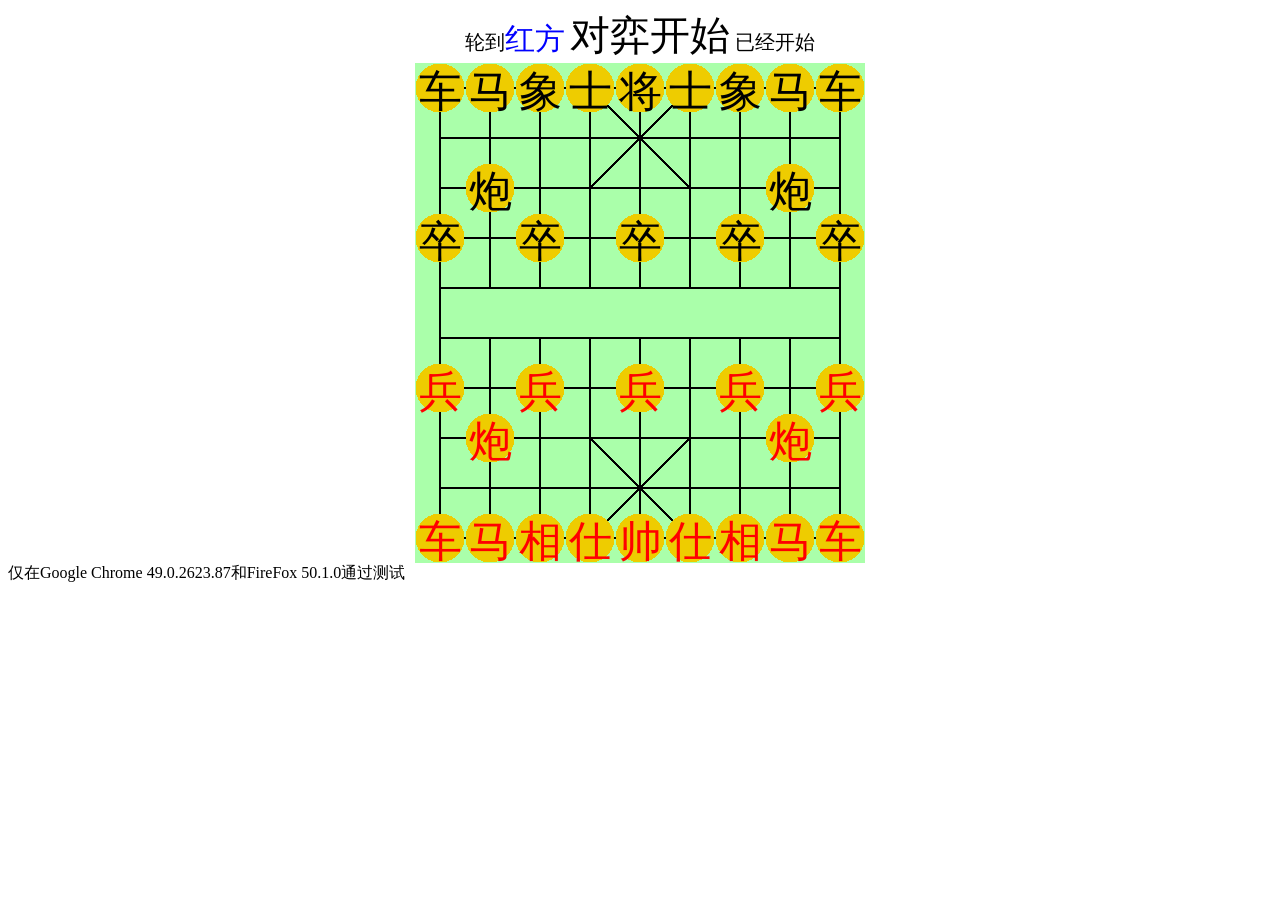
==== index.html @ 2f25b234 "Rename cn-chess.html to index.html" ====
<!DOCTYPE html>
<html>
<head>
	<meta charset="UTF-8">
	<link rel="stylesheet" type="text/css" href="cn-chess.css">
	<title>中国象棋</title>
</head>
<body>
	<div id= "control">
		<p>轮到<span id="player">红方</span>
		<span id="tip">对弈开始</span>
		<span id="start">已经开始</span></p>
	</div>
	<div id="board">
		<div id="sq00">车</div>
		<div id="sq01">马</div>
		<div id="sq02">象</div>
		<div id="sq03">士</div>
		<div id="sq04">将</div>
		<div id="sq05">士</div>
		<div id="sq06">象</div>
		<div id="sq07">马</div>
		<div id="sq08">车</div>
		<div id="sq10"> </div>
		<div id="sq11"> </div>
		<div id="sq12"> </div>
		<div id="sq13"> </div>
		<div id="sq14"> </div>
		<div id="sq15"> </div>
		<div id="sq16"> </div>
		<div id="sq17"> </div>
		<div id="sq18"> </div>
		<div id="sq20"> </div>
		<div id="sq21">炮</div>
		<div id="sq22"> </div>
		<div id="sq23"> </div>
		<div id="sq24"> </div>
		<div id="sq25"> </div>
		<div id="sq26"> </div>
		<div id="sq27">炮</div>
		<div id="sq28"> </div>
		<div id="sq30">卒</div>
		<div id="sq31"> </div>
		<div id="sq32">卒</div>
		<div id="sq33"> </div>
		<div id="sq34">卒</div>
		<div id="sq35"> </div>
		<div id="sq36">卒</div>
		<div id="sq37"> </div>
		<div id="sq38">卒</div>
		<div id="sq40"> </div>
		<div id="sq41"> </div>
		<div id="sq42"> </div>
		<div id="sq43"> </div>
		<div id="sq44"> </div>
		<div id="sq45"> </div>
		<div id="sq46"> </div>
		<div id="sq47"> </div>
		<div id="sq48"> </div>
		<div id="sq50"> </div>
		<div id="sq51"> </div>
		<div id="sq52"> </div>
		<div id="sq53"> </div>
		<div id="sq54"> </div>
		<div id="sq55"> </div>
		<div id="sq56"> </div>
		<div id="sq57"> </div>
		<div id="sq58"> </div>
		<div id="sq60">兵</div>
		<div id="sq61"> </div>
		<div id="sq62">兵</div>
		<div id="sq63"> </div>
		<div id="sq64">兵</div>
		<div id="sq65"> </div>
		<div id="sq66">兵</div>
		<div id="sq67"> </div>
		<div id="sq68">兵</div>
		<div id="sq70"> </div>
		<div id="sq71">炮</div>
		<div id="sq72"> </div>
		<div id="sq73"> </div>
		<div id="sq74"> </div>
		<div id="sq75"> </div>
		<div id="sq76"> </div>
		<div id="sq77">炮</div>
		<div id="sq78"> </div>
		<div id="sq80"> </div>
		<div id="sq81"> </div>
		<div id="sq82"> </div>
		<div id="sq83"> </div>
		<div id="sq84"> </div>
		<div id="sq85"> </div>
		<div id="sq86"> </div>
		<div id="sq87"> </div>
		<div id="sq88"> </div>
		<div id="sq90">车</div>
		<div id="sq91">马</div>
		<div id="sq92">相</div>
		<div id="sq93">仕</div>
		<div id="sq94">帅</div>
		<div id="sq95">仕</div>
		<div id="sq96">相</div>
		<div id="sq97">马</div>
		<div id="sq98">车</div>
		
	</div>
	<p>仅在Google Chrome 49.0.2623.87和FireFox 50.1.0通过测试</p>

	<script type="text/javascript" src="cn-chess.js"></script>
</body>
</html>
---- cn-chess.css ----
/*首行信息*/
p{
	margin:0;
}
#control{
	width:100%;
	min-width: 380px;
	margin: 0 auto;
	text-align: center;
	font-size: 20px;
}
#control:after{
	content: "";
	display:table;
	clear: both;
} 
#player{
	color: #00f;
	font-size: 30px;
}
#tip{
	font-size: 40px;
}
#start{
	font-size: 20px;
}
#start:hover{
	cursor: pointer;
}
/*棋盘*/
#board{
	margin: 0 auto;
	background-color: #afa;
	background-image: 
		/*横纵线*/
		repeating-linear-gradient(#000 0px, #000 2px, transparent 2px, transparent 50px), 
		repeating-linear-gradient(90deg,#000 0px, #000 2px, transparent 2px, transparent 50px),
		repeating-linear-gradient(90deg,#000 0px, #000 2px, transparent 2px, transparent 50px),
		linear-gradient(90deg,#000 2px, transparent 2px, transparent 400px,#000 400px),
		/*九宫斜线*/
		linear-gradient(45deg,transparent 49.5%,#000 49.5%, #000 50.5%, transparent 50.5%),
		linear-gradient(-45deg,transparent 49.5%,#000 49.5%, #000 50.5%, transparent 50.5%),
		linear-gradient(45deg,transparent 49.5%,#000 49.5%, #000 50.5%, transparent 50.5%),
		linear-gradient(-45deg,transparent 49.5%,#000 49.5%, #000 50.5%, transparent 50.5%);
	background-size: 402px 452px,402px 202px,402px 202px,402px 452px,102px 102px,102px 102px,102px 102px,102px 102px;
	background-repeat: no-repeat;
	background-position: left 24px top 24px, left 24px top 24px, right 24px bottom 24px, left 24px top 24px, left 174px top 24px,left 174px top 24px,left 174px bottom 24px,left 174px bottom 24px;
	width:450px;
	height:500px;
}
#board>div{
	width: 50px;
	height: 50px;
	float: left;
}
#sq21,#sq71,#sq27,#sq77{
	background: radial-gradient(#000 15%, transparent 0);
}
#sq30,#sq32,#sq34,#sq36,#sq38,#sq60,#sq62,#sq64,#sq66,#sq68{
	background: radial-gradient(#000 12%, transparent 0);
}
#board div{
	font-family: "隶书";
	font-size: 43px;
	text-align: center;
}
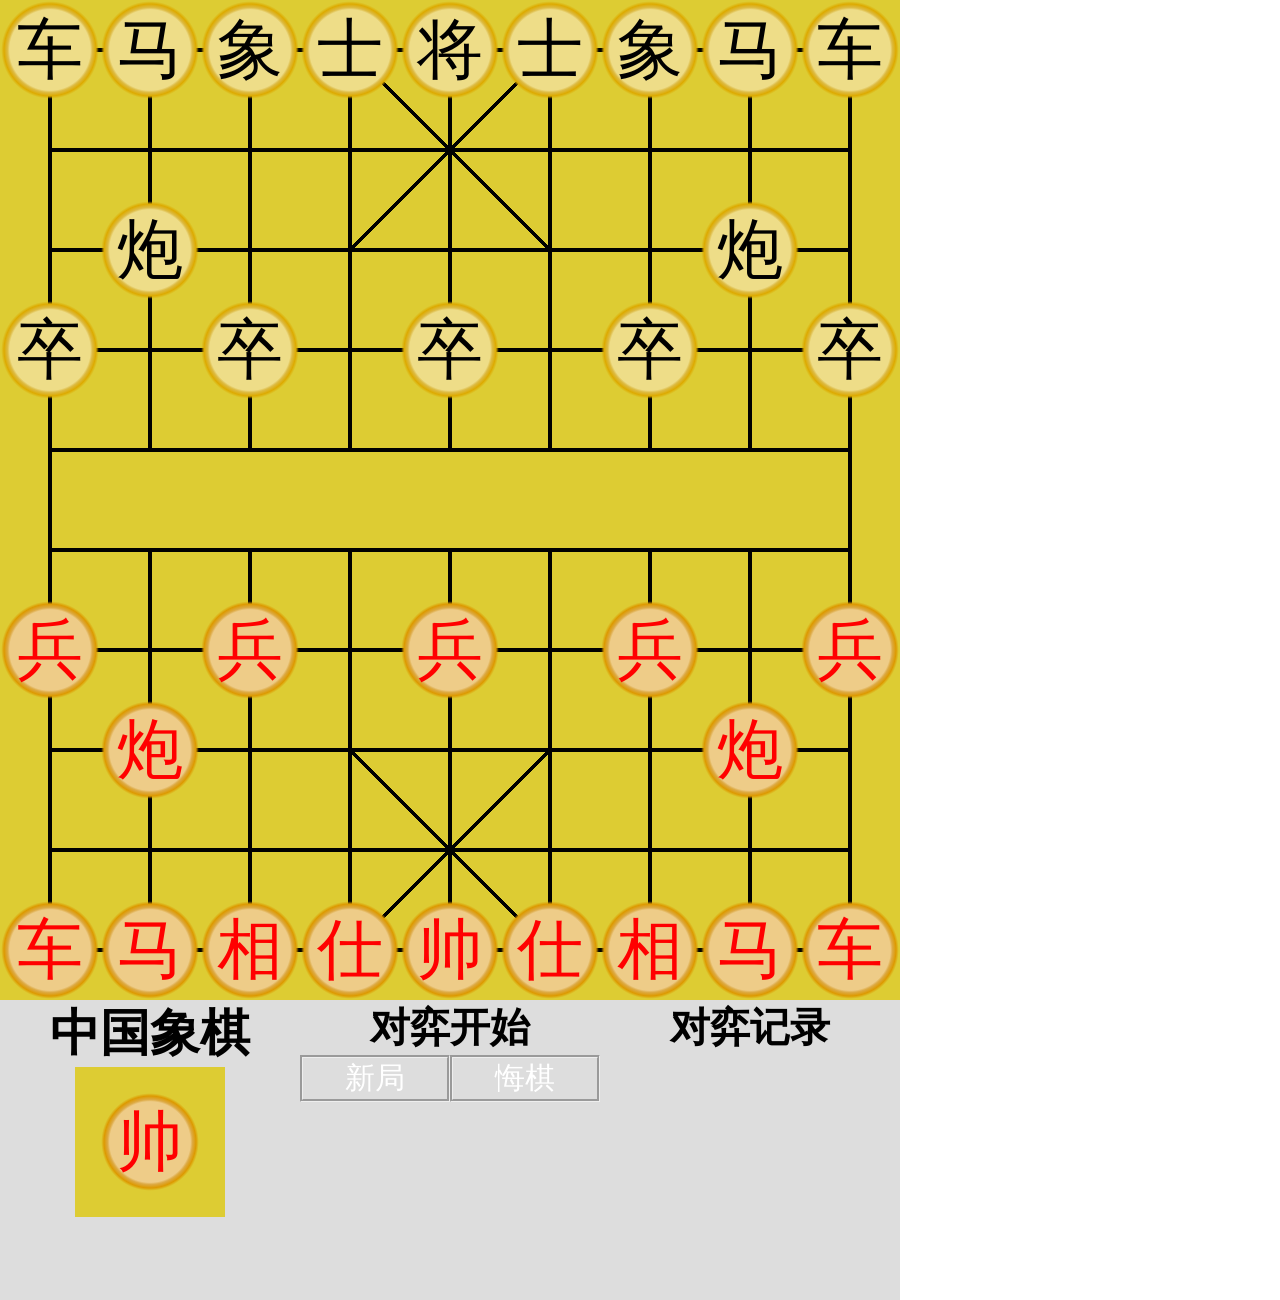
==== commit cd21cb06: "cn-chess+" ====
--- a/index.html
+++ b/index.html
@@ -6,106 +6,115 @@
 	<title>中国象棋</title>
 </head>
 <body>
-	<div id= "control">
-		<p>轮到<span id="player">红方</span>
-		<span id="tip">对弈开始</span>
-		<span id="start">已经开始</span></p>
+	<div id="cn-chess">
+		<div id="board">
+			<div id="sq00">车</div>
+			<div id="sq01">马</div>
+			<div id="sq02">象</div>
+			<div id="sq03">士</div>
+			<div id="sq04">将</div>
+			<div id="sq05">士</div>
+			<div id="sq06">象</div>
+			<div id="sq07">马</div>
+			<div id="sq08">车</div>
+			<div id="sq10"> </div>
+			<div id="sq11"> </div>
+			<div id="sq12"> </div>
+			<div id="sq13"> </div>
+			<div id="sq14"> </div>
+			<div id="sq15"> </div>
+			<div id="sq16"> </div>
+			<div id="sq17"> </div>
+			<div id="sq18"> </div>
+			<div id="sq20"> </div>
+			<div id="sq21">炮</div>
+			<div id="sq22"> </div>
+			<div id="sq23"> </div>
+			<div id="sq24"> </div>
+			<div id="sq25"> </div>
+			<div id="sq26"> </div>
+			<div id="sq27">炮</div>
+			<div id="sq28"> </div>
+			<div id="sq30">卒</div>
+			<div id="sq31"> </div>
+			<div id="sq32">卒</div>
+			<div id="sq33"> </div>
+			<div id="sq34">卒</div>
+			<div id="sq35"> </div>
+			<div id="sq36">卒</div>
+			<div id="sq37"> </div>
+			<div id="sq38">卒</div>
+			<div id="sq40"> </div>
+			<div id="sq41"> </div>
+			<div id="sq42"> </div>
+			<div id="sq43"> </div>
+			<div id="sq44"> </div>
+			<div id="sq45"> </div>
+			<div id="sq46"> </div>
+			<div id="sq47"> </div>
+			<div id="sq48"> </div>
+			<div id="sq50"> </div>
+			<div id="sq51"> </div>
+			<div id="sq52"> </div>
+			<div id="sq53"> </div>
+			<div id="sq54"> </div>
+			<div id="sq55"> </div>
+			<div id="sq56"> </div>
+			<div id="sq57"> </div>
+			<div id="sq58"> </div>
+			<div id="sq60">兵</div>
+			<div id="sq61"> </div>
+			<div id="sq62">兵</div>
+			<div id="sq63"> </div>
+			<div id="sq64">兵</div>
+			<div id="sq65"> </div>
+			<div id="sq66">兵</div>
+			<div id="sq67"> </div>
+			<div id="sq68">兵</div>
+			<div id="sq70"> </div>
+			<div id="sq71">炮</div>
+			<div id="sq72"> </div>
+			<div id="sq73"> </div>
+			<div id="sq74"> </div>
+			<div id="sq75"> </div>
+			<div id="sq76"> </div>
+			<div id="sq77">炮</div>
+			<div id="sq78"> </div>
+			<div id="sq80"> </div>
+			<div id="sq81"> </div>
+			<div id="sq82"> </div>
+			<div id="sq83"> </div>
+			<div id="sq84"> </div>
+			<div id="sq85"> </div>
+			<div id="sq86"> </div>
+			<div id="sq87"> </div>
+			<div id="sq88"> </div>
+			<div id="sq90">车</div>
+			<div id="sq91">马</div>
+			<div id="sq92">相</div>
+			<div id="sq93">仕</div>
+			<div id="sq94">帅</div>
+			<div id="sq95">仕</div>
+			<div id="sq96">相</div>
+			<div id="sq97">马</div>
+			<div id="sq98">车</div>
+			
+		</div>
+		<div id= "information">
+			<h1 id="name">中国象棋</h1>
+			<p id="player"> </p>
+		</div>
+		<div id= "control">
+			<h1 id="tip">对弈开始</h1>
+			<p id="start">新局</p>
+			<p id="retract">悔棋</p>
+		</div>
+		<div id="report">
+			<h1>对弈记录</h1>
+			<p> </p>
+		</div>
 	</div>
-	<div id="board">
-		<div id="sq00">车</div>
-		<div id="sq01">马</div>
-		<div id="sq02">象</div>
-		<div id="sq03">士</div>
-		<div id="sq04">将</div>
-		<div id="sq05">士</div>
-		<div id="sq06">象</div>
-		<div id="sq07">马</div>
-		<div id="sq08">车</div>
-		<div id="sq10"> </div>
-		<div id="sq11"> </div>
-		<div id="sq12"> </div>
-		<div id="sq13"> </div>
-		<div id="sq14"> </div>
-		<div id="sq15"> </div>
-		<div id="sq16"> </div>
-		<div id="sq17"> </div>
-		<div id="sq18"> </div>
-		<div id="sq20"> </div>
-		<div id="sq21">炮</div>
-		<div id="sq22"> </div>
-		<div id="sq23"> </div>
-		<div id="sq24"> </div>
-		<div id="sq25"> </div>
-		<div id="sq26"> </div>
-		<div id="sq27">炮</div>
-		<div id="sq28"> </div>
-		<div id="sq30">卒</div>
-		<div id="sq31"> </div>
-		<div id="sq32">卒</div>
-		<div id="sq33"> </div>
-		<div id="sq34">卒</div>
-		<div id="sq35"> </div>
-		<div id="sq36">卒</div>
-		<div id="sq37"> </div>
-		<div id="sq38">卒</div>
-		<div id="sq40"> </div>
-		<div id="sq41"> </div>
-		<div id="sq42"> </div>
-		<div id="sq43"> </div>
-		<div id="sq44"> </div>
-		<div id="sq45"> </div>
-		<div id="sq46"> </div>
-		<div id="sq47"> </div>
-		<div id="sq48"> </div>
-		<div id="sq50"> </div>
-		<div id="sq51"> </div>
-		<div id="sq52"> </div>
-		<div id="sq53"> </div>
-		<div id="sq54"> </div>
-		<div id="sq55"> </div>
-		<div id="sq56"> </div>
-		<div id="sq57"> </div>
-		<div id="sq58"> </div>
-		<div id="sq60">兵</div>
-		<div id="sq61"> </div>
-		<div id="sq62">兵</div>
-		<div id="sq63"> </div>
-		<div id="sq64">兵</div>
-		<div id="sq65"> </div>
-		<div id="sq66">兵</div>
-		<div id="sq67"> </div>
-		<div id="sq68">兵</div>
-		<div id="sq70"> </div>
-		<div id="sq71">炮</div>
-		<div id="sq72"> </div>
-		<div id="sq73"> </div>
-		<div id="sq74"> </div>
-		<div id="sq75"> </div>
-		<div id="sq76"> </div>
-		<div id="sq77">炮</div>
-		<div id="sq78"> </div>
-		<div id="sq80"> </div>
-		<div id="sq81"> </div>
-		<div id="sq82"> </div>
-		<div id="sq83"> </div>
-		<div id="sq84"> </div>
-		<div id="sq85"> </div>
-		<div id="sq86"> </div>
-		<div id="sq87"> </div>
-		<div id="sq88"> </div>
-		<div id="sq90">车</div>
-		<div id="sq91">马</div>
-		<div id="sq92">相</div>
-		<div id="sq93">仕</div>
-		<div id="sq94">帅</div>
-		<div id="sq95">仕</div>
-		<div id="sq96">相</div>
-		<div id="sq97">马</div>
-		<div id="sq98">车</div>
-		
-	</div>
-	<p>仅在Google Chrome 49.0.2623.87和FireFox 50.1.0通过测试</p>
-
+	<script type="text/javascript" src="global.js"></script>
 	<script type="text/javascript" src="cn-chess.js"></script>
 </body>
 </html>
--- a/cn-chess.css
+++ b/cn-chess.css
@@ -1,66 +1,121 @@
-/*首行信息*/
-p{
+body{
+	-webkit-user-select:none;
+    -moz-user-select:none;
+    -ms-user-select:none;
+    user-select:none;
+    cursor: default;
+    margin: 0;
+}
+p,h1{
 	margin:0;
 }
-#control{
-	width:100%;
-	min-width: 380px;
+#cn-chess{
 	margin: 0 auto;
-	text-align: center;
-	font-size: 20px;
+	width: auto;
+	min-width: 900px;
 }
-#control:after{
-	content: "";
-	display:table;
-	clear: both;
-} 
-#player{
-	color: #00f;
-	font-size: 30px;
-}
-#tip{
+h1{
 	font-size: 40px;
 }
-#start{
-	font-size: 20px;
+/*信息*/
+#control,#information,#report{
+	background-color: #ddd;
+	float: left;
+	width:300px;
+	height:300px;
+	text-align: center;
 }
-#start:hover{
-	cursor: pointer;
-}
+	/*上*/
+	#name{
+		font-family: "隶书","楷体","楷体_GB2312";
+		font-size: 50px;
+	}
+	#player{
+		font-family: "隶书","楷体","楷体_GB2312";
+		font-size: 66px;
+		line-height: 150px;
+		text-align: center;
+		margin: 0 auto;
+		background-color: #dc3;
+		width:50%;
+		height:50%;
+		background-repeat: no-repeat;
+		-webkit-background-size: 100px 100px;
+		background-size: 100px 100px;
+		background-position: center center;
+	}
+	/*中*/
+	#tip{
+		font-size: 40px;
+	}
+	#start,#retract{
+		float: left;
+		width: calc(50% - 6px);
+		cursor: pointer;
+		border: groove 3px;
+		font-size: 30px;
+	}
+	/*下*/
+	#report{
+		font-size: 40px;
+	}
 /*棋盘*/
 #board{
-	margin: 0 auto;
-	background-color: #afa;
+	background-color: #dc3;
 	background-image: 
 		/*横纵线*/
-		repeating-linear-gradient(#000 0px, #000 2px, transparent 2px, transparent 50px), 
-		repeating-linear-gradient(90deg,#000 0px, #000 2px, transparent 2px, transparent 50px),
-		repeating-linear-gradient(90deg,#000 0px, #000 2px, transparent 2px, transparent 50px),
-		linear-gradient(90deg,#000 2px, transparent 2px, transparent 400px,#000 400px),
+		repeating-linear-gradient(#000 0px, #000 4px, transparent 4px, transparent 100px), 
+		repeating-linear-gradient(90deg,#000 0px, #000 4px, transparent 4px, transparent 100px),
+		repeating-linear-gradient(90deg,#000 0px, #000 4px, transparent 4px, transparent 100px),
+		linear-gradient(90deg,#000 4px, transparent 4px, transparent 800px,#000 800px),
 		/*九宫斜线*/
 		linear-gradient(45deg,transparent 49.5%,#000 49.5%, #000 50.5%, transparent 50.5%),
 		linear-gradient(-45deg,transparent 49.5%,#000 49.5%, #000 50.5%, transparent 50.5%),
 		linear-gradient(45deg,transparent 49.5%,#000 49.5%, #000 50.5%, transparent 50.5%),
 		linear-gradient(-45deg,transparent 49.5%,#000 49.5%, #000 50.5%, transparent 50.5%);
-	background-size: 402px 452px,402px 202px,402px 202px,402px 452px,102px 102px,102px 102px,102px 102px,102px 102px;
+	background-size: 804px 904px,804px 404px,804px 404px,804px 904px,204px 204px,204px 204px,204px 204px,204px 204px;
 	background-repeat: no-repeat;
-	background-position: left 24px top 24px, left 24px top 24px, right 24px bottom 24px, left 24px top 24px, left 174px top 24px,left 174px top 24px,left 174px bottom 24px,left 174px bottom 24px;
-	width:450px;
-	height:500px;
+	background-position: left 48px top 48px, left 48px top 48px, left 48px bottom 48px, left 48px top 48px, left 348px top 48px,left 348px top 48px,left 348px bottom 48px,left 348px bottom 48px;
+	width:900px;
+	height:1000px;
 }
 #board>div{
-	width: 50px;
-	height: 50px;
+	font-family: "隶书","楷体","楷体_GB2312";
+	font-size: 66px;
+	line-height: 100px;
+	text-align: center;
+	width:11.1111111%;
+	height:10%;
 	float: left;
 }
-#sq21,#sq71,#sq27,#sq77{
+/*#sq21,#sq71,#sq27,#sq77{
 	background: radial-gradient(#000 15%, transparent 0);
 }
 #sq30,#sq32,#sq34,#sq36,#sq38,#sq60,#sq62,#sq64,#sq66,#sq68{
 	background: radial-gradient(#000 12%, transparent 0);
-}
-#board div{
-	font-family: "隶书";
-	font-size: 43px;
-	text-align: center;
-}+}*/
+/*事件*/
+	/*信息*/
+		/*上*/
+		/*中*/
+		#cn-chess .cantclick{
+			color: #fff;
+			cursor: default;
+		}
+	/*棋子*/
+	.blackpiece{
+		background-image:radial-gradient(#ed8 57%,#db4 60%,#da0 65%, transparent 69%);
+		color: #000;
+	}
+	.redpiece{
+		background-image:radial-gradient(#ec8 57%,#da4 60%,#d90 65%, transparent 69%);
+		color: #f00;
+	}
+	.thispiece{
+		outline: #00f dashed 6px;
+		outline-offset: -3px;
+	}
+	.lastpiece{
+		outline: #cec dashed 6px;
+		outline-offset: -3px;
+	}
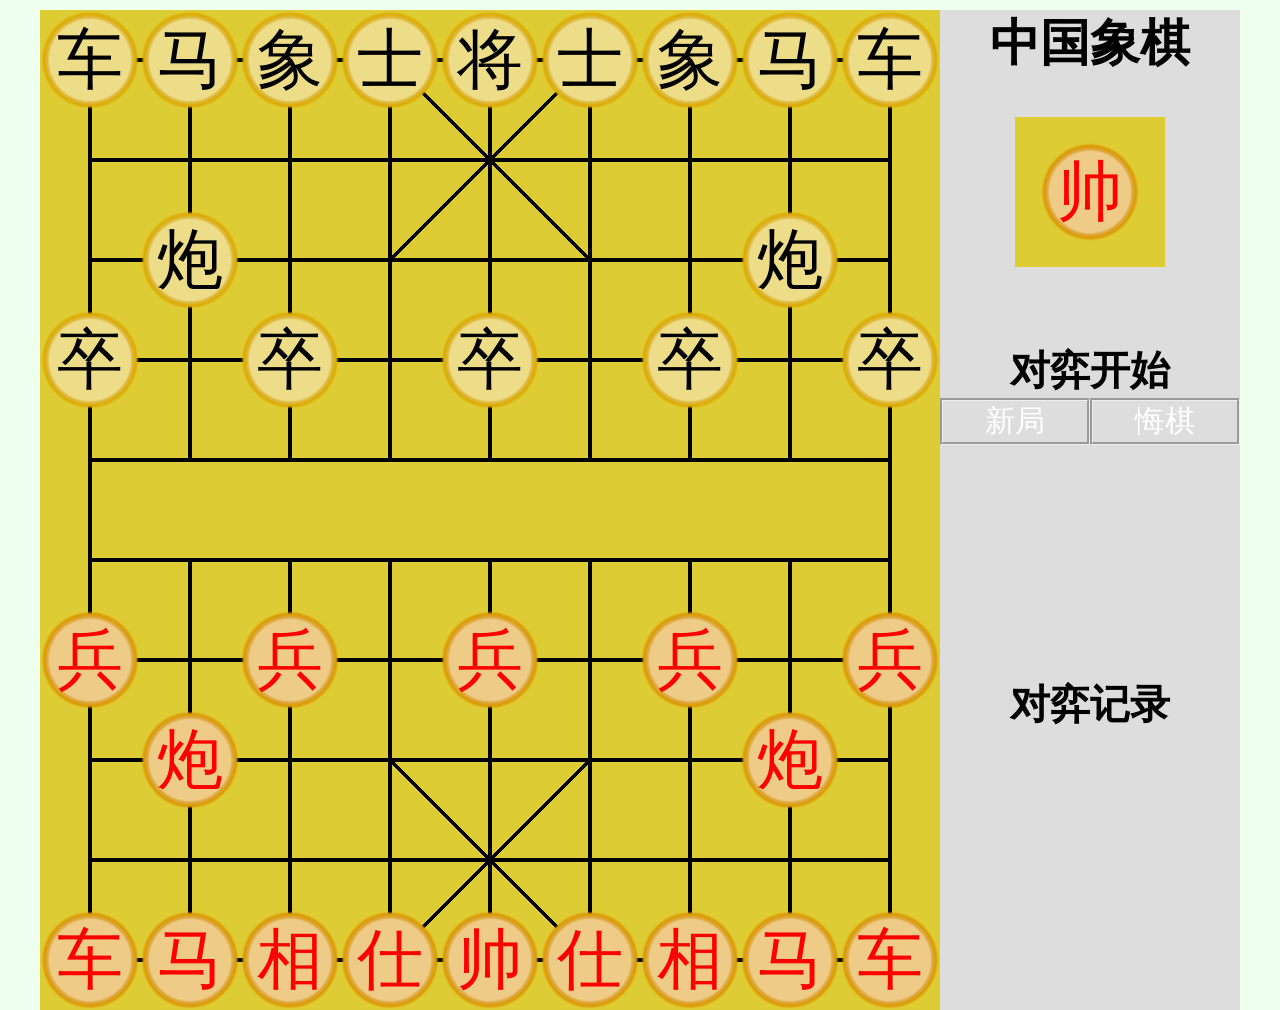
==== commit aace69a5: "chess" ====
--- a/index.html
+++ b/index.html
@@ -2,6 +2,7 @@
 <html>
 <head>
 	<meta charset="UTF-8">
+	<meta name="viewport" content="width=device-width">
 	<link rel="stylesheet" type="text/css" href="cn-chess.css">
 	<title>中国象棋</title>
 </head>
--- a/cn-chess.css
+++ b/cn-chess.css
@@ -5,14 +5,19 @@
     user-select:none;
     cursor: default;
     margin: 0;
+    background-color: #efe;
 }
 p,h1{
 	margin:0;
 }
 #cn-chess{
-	margin: 0 auto;
-	width: auto;
-	min-width: 900px;
+	margin: 10px auto;
+	width: 1200px;
+}
+@media (max-width: 1200px) { 
+  #cn-chess{ 
+    width: 900px; 
+  } 
 }
 h1{
 	font-size: 40px;
@@ -22,7 +27,7 @@
 	background-color: #ddd;
 	float: left;
 	width:300px;
-	height:300px;
+	height:333.33px;
 	text-align: center;
 }
 	/*上*/
@@ -35,10 +40,10 @@
 		font-size: 66px;
 		line-height: 150px;
 		text-align: center;
-		margin: 0 auto;
+		margin: 40px auto;
 		background-color: #dc3;
-		width:50%;
-		height:50%;
+		width:150px;
+		height:150px;
 		background-repeat: no-repeat;
 		-webkit-background-size: 100px 100px;
 		background-size: 100px 100px;
@@ -78,6 +83,7 @@
 	background-position: left 48px top 48px, left 48px top 48px, left 48px bottom 48px, left 48px top 48px, left 348px top 48px,left 348px top 48px,left 348px bottom 48px,left 348px bottom 48px;
 	width:900px;
 	height:1000px;
+	float: left;
 }
 #board>div{
 	font-family: "隶书","楷体","楷体_GB2312";
